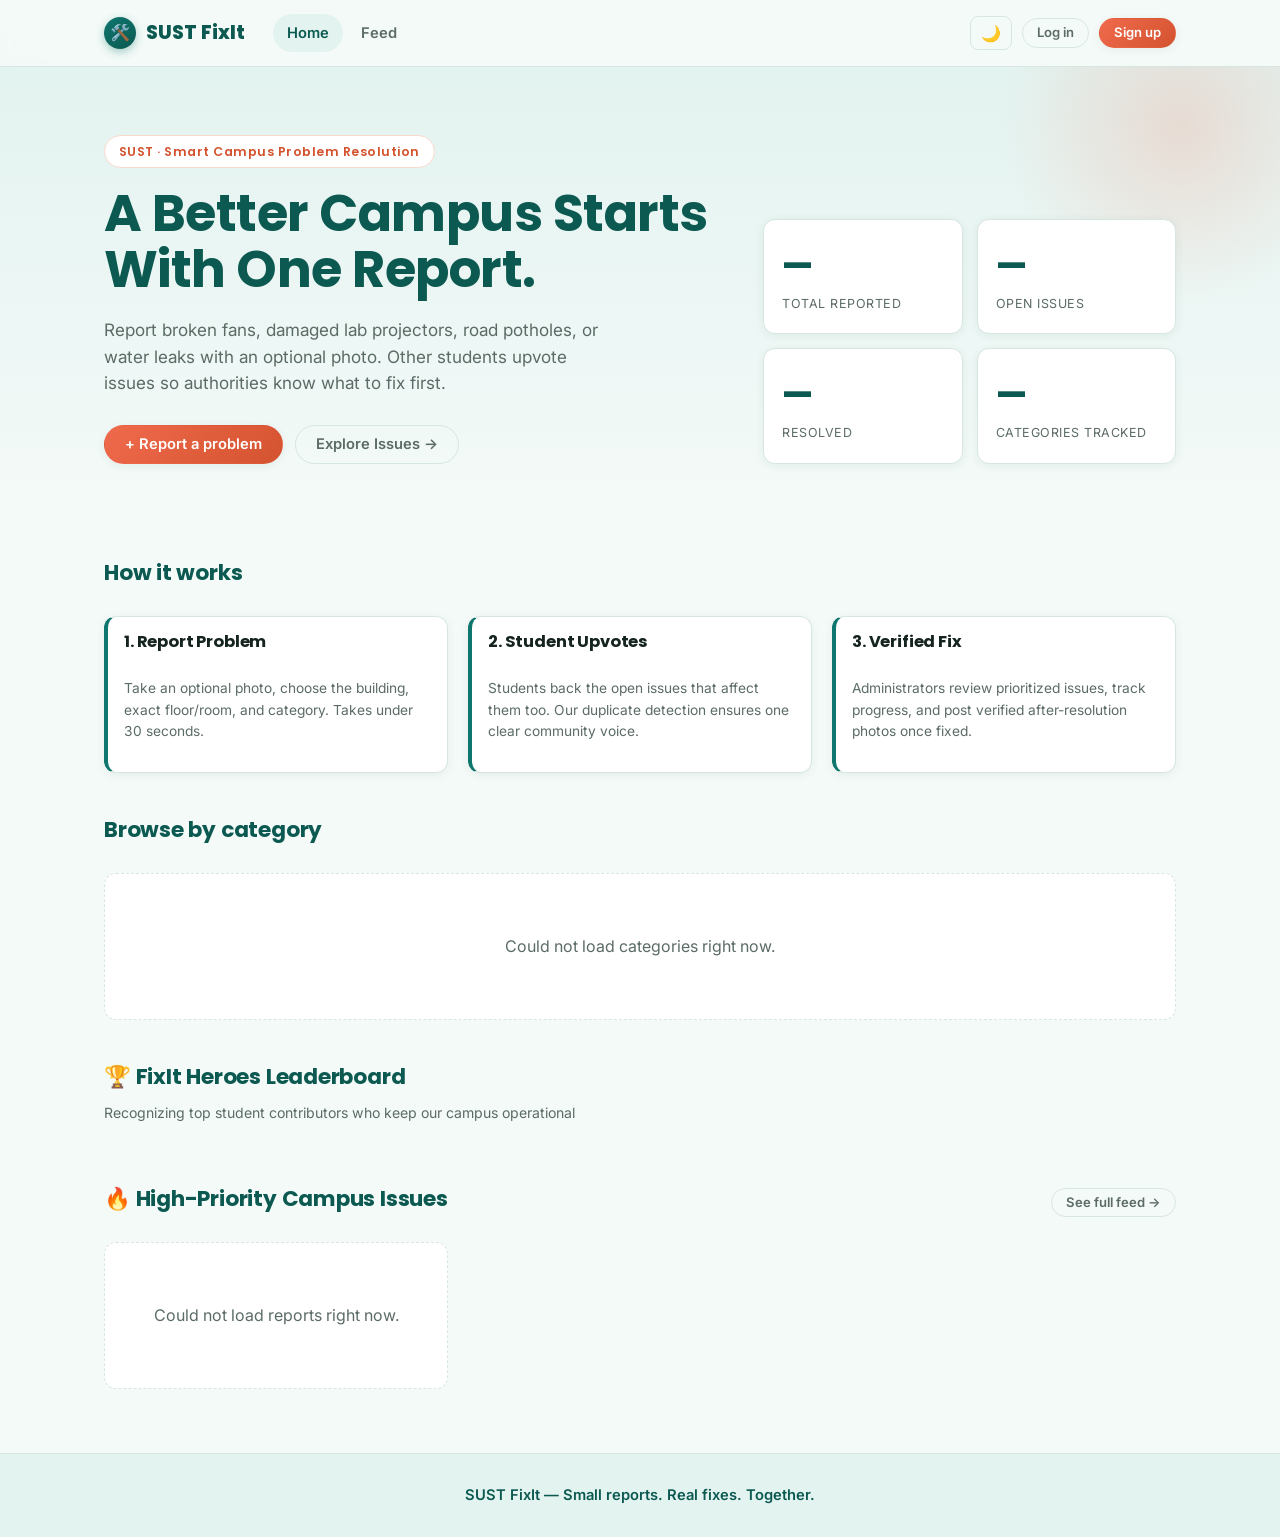
==== frontend/index.html @ 03e31d09 "Initial commit: SUST FixIt" ====
<!doctype html>
<html lang="en">
<head>
<meta charset="utf-8">
<meta name="viewport" content="width=device-width, initial-scale=1">
<title>SUST FixIt — Smart Campus Issue Management</title>
<link rel="stylesheet" href="css/style.css">
</head>
<body>
<header class="topbar"><div id="nav-slot"></div></header>

<section class="hero">
  <div class="wrap">
    <div>
      <span class="kicker">SUST · Smart Campus Problem Resolution</span>
      <h1>A Better Campus Starts With One Report.</h1>
      <p class="lede">Report broken fans, damaged lab projectors, road potholes, or water leaks with an optional photo. Other students upvote issues so authorities know what to fix first.</p>
      <div class="cta-row">
        <a href="report.html" class="btn btn-primary" id="cta-report">+ Report a problem</a>
        <a href="feed.html" class="btn btn-ghost">Explore Issues →</a>
      </div>
    </div>
    <div class="hero-stats" id="hero-stats">
      <div class="cell"><div class="n">—</div><div class="l">Total reported</div></div>
      <div class="cell"><div class="n">—</div><div class="l">Open issues</div></div>
      <div class="cell"><div class="n">—</div><div class="l">Resolved</div></div>
      <div class="cell"><div class="n">—</div><div class="l">Categories tracked</div></div>
    </div>
  </div>
</section>

<div class="wrap">
  <div class="section-head"><h2>How it works</h2></div>
  <div class="report-grid" style="grid-template-columns:repeat(3,1fr)">
    <div class="card"><div class="body">
      <h3>1. Report Problem</h3>
      <p class="desc">Take an optional photo, choose the building, exact floor/room, and category. Takes under 30 seconds.</p>
    </div></div>
    <div class="card"><div class="body">
      <h3>2. Student Upvotes</h3>
      <p class="desc">Students back the open issues that affect them too. Our duplicate detection ensures one clear community voice.</p>
    </div></div>
    <div class="card"><div class="body">
      <h3>3. Verified Fix</h3>
      <p class="desc">Administrators review prioritized issues, track progress, and post verified after-resolution photos once fixed.</p>
    </div></div>
  </div>

  <div class="section-head"><h2>Browse by category</h2></div>
  <div class="cat-grid" id="cat-grid"><p>Loading categories…</p></div>

  <!-- FixIt Hero Leaderboard -->
  <div class="section-head" style="margin-top:40px;">
    <div>
      <h2>🏆 FixIt Heroes Leaderboard</h2>
      <p style="margin:2px 0 0; color:var(--muted); font-size:0.88rem;">Recognizing top student contributors who keep our campus operational</p>
    </div>
  </div>
  <div class="heroes-grid" id="heroes-grid"></div>

  <div class="section-head" style="margin-top:40px;">
    <h2>🔥 High-Priority Campus Issues</h2>
    <a href="feed.html?sort=priority" class="btn btn-ghost btn-sm">See full feed →</a>
  </div>
  <div class="report-grid" id="recent-grid"></div>
</div>

<footer class="site"><div class="wrap">SUST FixIt — Small reports. Real fixes. Together.</div></footer>

<script src="js/api.js"></script>
<script src="js/feed-card.js"></script>
<script>
renderNav('index.html');

(async function(){
  const grid = document.getElementById('recent-grid');
  grid.innerHTML = renderSkeletons(3);

  try {
    const stats = await API.get('/api/stats');
    const cells = document.querySelectorAll('#hero-stats .n');
    const cats = Object.keys(stats.by_category).filter(c => stats.by_category[c] > 0).length;
    cells[0].textContent = stats.total;
    cells[1].textContent = stats.open;
    cells[2].textContent = stats.resolved;
    cells[3].textContent = cats;

    // Leaderboard
    const heroesWrap = document.getElementById('heroes-grid');
    if (stats.top_reporters && stats.top_reporters.length > 0) {
      heroesWrap.innerHTML = stats.top_reporters.map(h => `
        <div class="hero-card">
          <div class="hero-avatar">${escapeHtml(h.name.charAt(0))}</div>
          <div class="hero-name">${escapeHtml(h.name)}</div>
          <div class="hero-dept">${escapeHtml(h.department || 'SUST')} Department</div>
          <div class="hero-badge">${escapeHtml(h.badge)}</div>
          <div class="hero-pts">⭐ ${h.points} pts · ${h.reports} report${h.reports === 1 ? '' : 's'}</div>
        </div>
      `).join('');
    } else {
      heroesWrap.innerHTML = '<div class="empty">Be the first student to file a report and join the leaderboard!</div>';
    }
  } catch(e) { /* stats fallback */ }

  try {
    const { reports } = await API.get('/api/reports?limit=3&sort=priority');
    if (!reports.length) {
      grid.outerHTML = '<div class="empty">No problems reported yet — be the first to report one.</div>';
    } else {
      grid.innerHTML = reports.map(renderReportCard).join('');
      attachFeedHandlers(grid);
    }
  } catch(e) {
    grid.innerHTML = '<div class="empty">Could not load reports right now.</div>';
  }

  try {
    const [meta, stats] = await Promise.all([API.get('/api/meta'), API.get('/api/stats')]);
    const catGrid = document.getElementById('cat-grid');
    catGrid.innerHTML = meta.categories.map(c => {
      const m = categoryMeta(c);
      const count = stats.by_category[c] || 0;
      return `
        <a class="cat-tile" style="--cat-color:${m.color}" href="feed.html?category=${encodeURIComponent(c)}">
          <span class="ic">${m.icon}</span>
          <span class="name">${escapeHtml(c)}</span>
          <span class="count">${count} report${count === 1 ? '' : 's'}</span>
        </a>`;
    }).join('');
  } catch(e) {
    document.getElementById('cat-grid').innerHTML = '<div class="empty">Could not load categories right now.</div>';
  }
})();
</script>
</body>
</html>
---- frontend/css/style.css ----
/* ============================================================
   SUST FixIt — visual identity ("Campus Fresh")
   A warmer, rounder refresh: deep teal for trust and structure,
   a coral accent for action, and a soft mint-tinted paper
   background so the whole site feels alive rather than official
   paperwork. Category colour-coding is a first-class idea here —
   every report carries its category's colour and icon wherever
   it appears, so the feed reads at a glance before you read a
   single word.
   Typeface: Poppins for headings (round, friendly, modern) +
   Inter for body/UI text.
   ============================================================ */

@import url('https://fonts.googleapis.com/css2?family=Poppins:wght@500;600;700;800&family=Inter:wght@400;500;600;700&display=swap');

:root{
  --ink:        #15241f;
  --paper:      #f4faf8;
  --paper-2:    #e8f3ef;
  --line:       #d7e6e0;
  --muted:      #5b6b66;
  --teal:       #0f766e;
  --teal-deep:  #0b5950;
  --teal-pale:  #e3f3f0;
  --coral:      #ef6a4c;
  --coral-deep: #d4532f;
  --white:      #ffffff;

  /* status colours — distinct from category colours below */
  --st-reported: #e2583b;
  --st-verified: #2f6fed;
  --st-progress: #cf8a1a;
  --st-resolved: #1f9d6e;

  /* category colours + icons, mirrored in js/api.js CATEGORY_META */
  --cat-electrical: #d9a017;
  --cat-furniture:  #a9713f;
  --cat-plumbing:   #1f9ea0;
  --cat-infra:      #6f7680;
  --cat-clean:      #3fa772;

  --font-head: 'Poppins', 'Segoe UI', sans-serif;
  --font-body: 'Inter', 'Segoe UI', sans-serif;

  --radius: 12px;
  --radius-sm: 8px;
  --shadow: 0 2px 10px rgba(15,70,62,.07);
  --shadow-lift: 0 14px 28px rgba(15,70,62,.14);
}

*,*::before,*::after{ box-sizing:border-box; }
html{ scroll-behavior:smooth; }
body{
  margin:0;
  background:
    radial-gradient(900px 500px at 92% -8%, rgba(239,106,76,.07), transparent 60%),
    radial-gradient(900px 600px at -5% 10%, rgba(15,118,110,.08), transparent 55%),
    var(--paper);
  color:var(--ink);
  font-family:var(--font-body);
  font-size:16px;
  line-height:1.55;
  -webkit-font-smoothing:antialiased;
  min-height:100vh;
}
h1,h2,h3,h4{
  font-family:var(--font-head);
  margin:0 0 .4em;
  font-weight:700;
  letter-spacing:-0.01em;
  color:var(--ink);
}
a{ color:inherit; }
button{ font-family:inherit; }
img{ max-width:100%; display:block; }

.wrap{ max-width:1120px; margin:0 auto; padding:0 24px; }

/* ---------- topbar ---------- */
.topbar{
  position:sticky; top:0; z-index:40;
  background:rgba(244,250,248,.92); backdrop-filter:blur(8px);
  border-bottom:1px solid var(--line);
}
.topbar .wrap{
  display:flex; align-items:center; gap:28px;
  height:66px;
}
.brand{
  display:flex; align-items:center; gap:10px;
  font-family:var(--font-head); font-weight:800; font-size:1.18rem;
  text-decoration:none; white-space:nowrap; color:var(--teal-deep);
}
.brand .mark{
  width:32px; height:32px; border-radius:50%;
  background:linear-gradient(145deg, var(--teal), var(--teal-deep));
  display:flex; align-items:center; justify-content:center;
  font-size:16px; box-shadow:0 3px 8px rgba(15,118,110,.35);
}
.nav{ display:flex; gap:4px; flex:1; }
.nav a{
  text-decoration:none; font-weight:600; font-size:.92rem;
  color:var(--muted); padding:8px 14px; border-radius:20px;
  transition:background .12s ease, color .12s ease;
}
.nav a.active, .nav a:hover{ color:var(--teal-deep); background:var(--teal-pale); }
.nav-right{ display:flex; align-items:center; gap:10px; }
.user-chip{
  font-size:.85rem; color:var(--muted); padding:6px 10px;
}
.user-chip b{ color:var(--ink); }

/* ---------- buttons ---------- */
.btn{
  display:inline-flex; align-items:center; justify-content:center; gap:8px;
  border:1.5px solid transparent; border-radius:30px;
  background:var(--white); color:var(--ink);
  font-weight:600; font-size:.92rem; padding:11px 20px;
  cursor:pointer; text-decoration:none; line-height:1;
  transition:transform .1s ease, box-shadow .15s ease;
  box-shadow:var(--shadow);
}
.btn:hover{ transform:translateY(-1px); box-shadow:var(--shadow-lift); }
.btn:active{ transform:translateY(0); }
.btn:disabled{ opacity:.5; cursor:not-allowed; transform:none; box-shadow:none; }
.btn-primary{ background:linear-gradient(135deg, var(--coral), var(--coral-deep)); color:var(--white); }
.btn-amber{ background:linear-gradient(135deg, var(--coral), var(--coral-deep)); color:var(--white); }
.btn-danger{ background:var(--white); color:var(--st-reported); border-color:#f3cfc4; }
.btn-ghost{ background:transparent; border-color:var(--line); color:var(--muted); box-shadow:none; }
.btn-ghost:hover{ background:var(--white); }
.btn-sm{ padding:7px 14px; font-size:.82rem; }
.btn-block{ width:100%; }

/* ---------- hero ---------- */
.hero{
  position:relative; overflow:hidden;
  background:linear-gradient(180deg, var(--teal-pale) 0%, var(--paper) 100%);
  padding:68px 0 52px;
}
.hero::before{
  content:""; position:absolute; top:-120px; right:-80px; width:360px; height:360px;
  border-radius:50%; background:radial-gradient(circle, rgba(239,106,76,.18), transparent 70%);
}
.hero .wrap{ position:relative; display:grid; grid-template-columns:1.2fr .8fr; gap:40px; align-items:end; }
.hero h1{
  font-size:clamp(2.2rem, 4vw, 3.2rem);
  line-height:1.08; color:var(--teal-deep);
}
.hero .kicker{
  display:inline-block; font-family:var(--font-head); font-weight:600;
  font-size:.78rem; letter-spacing:.04em; color:var(--coral-deep);
  background:var(--white); border:1px solid #fbd9cc; border-radius:20px;
  padding:6px 14px; margin-bottom:18px;
}
.hero p.lede{ font-size:1.07rem; color:var(--muted); max-width:46ch; margin:14px 0 28px; }
.hero .cta-row{ display:flex; gap:12px; flex-wrap:wrap; }
.hero-stats{
  display:grid; grid-template-columns:1fr 1fr; gap:14px;
}
.hero-stats .cell{
  background:var(--white); border-radius:var(--radius); padding:20px 18px;
  box-shadow:var(--shadow); border:1px solid var(--line);
}
.hero-stats .cell .n{ font-family:var(--font-head); font-size:2.1rem; font-weight:800; color:var(--teal-deep); }
.hero-stats .cell .l{ font-size:.78rem; color:var(--muted); text-transform:uppercase; letter-spacing:.04em; margin-top:2px; }

@media (max-width:760px){
  .hero .wrap{ grid-template-columns:1fr; }
}

/* ---------- section headings ---------- */
.section-head{
  display:flex; align-items:center; justify-content:space-between; gap:16px;
  flex-wrap:wrap; margin:40px 0 18px;
}
.section-head h2{ font-size:1.35rem; color:var(--teal-deep); }

/* ---------- category browse (landing page) ---------- */
.cat-grid{
  display:grid; grid-template-columns:repeat(auto-fit, minmax(150px,1fr));
  gap:14px;
}
.cat-tile{
  display:flex; flex-direction:column; align-items:flex-start; gap:8px;
  background:var(--white); border:1px solid var(--line); border-radius:var(--radius);
  padding:18px 16px; text-decoration:none; color:var(--ink);
  border-top:4px solid var(--cat-color, var(--teal));
  box-shadow:var(--shadow); transition:transform .12s ease, box-shadow .12s ease;
}
.cat-tile:hover{ transform:translateY(-3px); box-shadow:var(--shadow-lift); }
.cat-tile .ic{ font-size:1.6rem; }
.cat-tile .name{ font-weight:700; font-size:.95rem; }
.cat-tile .count{ font-size:.78rem; color:var(--muted); }

/* ---------- category pills (feed quick filter) ---------- */
.cat-pills{ display:flex; gap:8px; flex-wrap:wrap; margin-bottom:18px; }
.cat-pill{
  display:inline-flex; align-items:center; gap:6px;
  border:1.5px solid var(--line); border-radius:30px; background:var(--white);
  padding:7px 14px; font-size:.85rem; font-weight:600; color:var(--muted);
  cursor:pointer; text-decoration:none; transition:all .12s ease;
}
.cat-pill .ic{ font-size:1em; }
.cat-pill:hover{ border-color:var(--cat-color, var(--teal)); color:var(--ink); }
.cat-pill.active{
  background:var(--cat-color, var(--teal)); border-color:var(--cat-color, var(--teal)); color:var(--white);
}

/* ---------- filter bar ---------- */
.filters{
  display:flex; gap:10px; flex-wrap:wrap; align-items:center;
  padding:14px 16px; border-radius:var(--radius);
  background:var(--white); border:1px solid var(--line);
  margin-bottom:22px; box-shadow:var(--shadow);
}
.filters select, .filters input[type=text]{
  border:1.5px solid var(--line); border-radius:var(--radius-sm);
  padding:8px 10px; font-size:.86rem; background:var(--paper); color:var(--ink);
}
.filters input[type=text]{ min-width:200px; flex:1; }
.filters .spacer{ flex:1; }

/* ---------- report cards ---------- */
.report-grid{
  display:grid; grid-template-columns:repeat(auto-fill, minmax(280px,1fr));
  gap:20px;
}
.card{
  background:var(--white); border:1px solid var(--line); border-radius:var(--radius);
  overflow:hidden; display:flex; flex-direction:column;
  box-shadow:var(--shadow);
  border-left:4px solid var(--cat-color, var(--teal));
  transition:transform .15s ease, box-shadow .15s ease;
}
.card:hover{ transform:translateY(-3px); box-shadow:var(--shadow-lift); }
.card .thumb{
  aspect-ratio:16/10; background:var(--paper-2) center/cover no-repeat;
  position:relative;
}
.card .thumb.thumb-empty{
  display:flex; align-items:center; justify-content:center;
  background:linear-gradient(145deg, var(--cat-color-pale, var(--teal-pale)), var(--paper-2));
}
.thumb-empty-inner{
  display:flex; flex-direction:column; align-items:center; gap:6px;
  color:var(--muted); font-size:.78rem; font-weight:600;
}
.thumb-empty-inner .ic{ font-size:2.1rem; line-height:1; }
.card .thumb .status-tag{
  position:absolute; top:10px; left:10px;
  font-family:var(--font-head); font-size:.68rem; font-weight:700;
  text-transform:uppercase; letter-spacing:.03em;
  padding:5px 11px; border-radius:20px;
  background:var(--white); box-shadow:0 1px 4px rgba(0,0,0,.12);
}
.card .body{ padding:14px 16px 16px; display:flex; flex-direction:column; gap:6px; flex:1; }
.card h3{ font-size:1.02rem; line-height:1.3; }
.card .meta{
  font-size:.8rem; color:var(--muted); display:flex; gap:6px; flex-wrap:wrap; align-items:center;
}
.card .meta .cat-chip{
  display:inline-flex; align-items:center; gap:4px; font-weight:700; color:var(--cat-color, var(--teal));
}
.card .meta .dot::before{ content:"•"; margin:0 4px; opacity:.6; }
.card .desc{ font-size:.86rem; color:var(--muted); flex:1; }
.card .foot{
  display:flex; align-items:center; justify-content:space-between; gap:10px;
  margin-top:8px; padding-top:10px; border-top:1px dashed var(--line);
}
.upvote-btn{
  display:flex; align-items:center; gap:6px;
  border:1.5px solid var(--line); border-radius:20px; background:var(--white);
  padding:6px 13px; font-weight:700; font-size:.85rem; cursor:pointer;
  color:var(--ink); transition:all .12s ease;
}
.upvote-btn .tri{ font-size:.75em; color:var(--teal); }
.upvote-btn.voted{ background:var(--coral); border-color:var(--coral); color:var(--white); }
.upvote-btn.voted .tri{ color:var(--white); }
.upvote-btn:disabled{ opacity:.55; cursor:not-allowed; }

/* status colours (shared) */
.status-reported     { color:var(--st-reported); }
.status-verified      { color:var(--st-verified); }
.status-in_progress   { color:var(--st-progress); }
.status-resolved      { color:var(--st-resolved); }
.tag-reported     { color:var(--st-reported); }
.tag-verified     { color:var(--st-verified); }
.tag-in_progress  { color:var(--st-progress); }
.tag-resolved     { color:var(--st-resolved); }

/* ---------- empty state ---------- */
.empty{
  text-align:center; padding:60px 20px; color:var(--muted);
  border:1.5px dashed var(--line); border-radius:var(--radius); background:var(--white);
}

/* ---------- forms ---------- */
.panel{
  background:var(--white); border:1px solid var(--line); border-radius:var(--radius);
  padding:30px; max-width:520px; margin:0 auto; box-shadow:var(--shadow);
}
.panel.wide{ max-width:720px; }
.field{ margin-bottom:16px; }
.field label{ display:block; font-weight:600; font-size:.86rem; margin-bottom:6px; }
.field .hint{ font-size:.78rem; color:var(--muted); margin-top:4px; }
.field input[type=text], .field input[type=email], .field input[type=password],
.field textarea, .field select{
  width:100%; border:1.5px solid var(--line); border-radius:var(--radius-sm);
  padding:10px 12px; font-size:.94rem; background:var(--white); color:var(--ink);
  font-family:inherit;
}
.field input:focus, .field textarea:focus, .field select:focus{
  outline:2px solid var(--teal); outline-offset:1px; border-color:var(--teal);
}
.field textarea{ resize:vertical; min-height:100px; }
.grid-2{ display:grid; grid-template-columns:1fr 1fr; gap:14px; }
@media (max-width:560px){ .grid-2{ grid-template-columns:1fr; } }

.dropzone{
  border:2px dashed var(--line); border-radius:var(--radius);
  padding:22px; text-align:center; cursor:pointer; background:var(--paper);
}
.dropzone.has-file{ border-style:solid; border-color:var(--teal); background:var(--teal-pale); }
.dropzone img{ max-height:180px; margin:0 auto 10px; border:1px solid var(--line); border-radius:var(--radius-sm); }
.dropzone .cta{ font-weight:600; color:var(--teal-deep); }
.dropzone input{ display:none; }

.checkline{ display:flex; align-items:center; gap:8px; font-size:.88rem; }

.alert{
  border:1.5px solid transparent; border-radius:var(--radius-sm);
  padding:11px 15px; font-size:.88rem; margin-bottom:16px;
}
.alert-error{ background:#fdeae4; border-color:#f6c3ae; color:var(--coral-deep); }
.alert-ok{ background:#e3f6ec; border-color:#a9e2c4; color:var(--st-resolved); }
.alert-info{ background:var(--teal-pale); color:var(--teal-deep); }

.similar-box{
  border:1.5px dashed var(--coral); border-radius:var(--radius);
  background:#fef4ef; padding:14px 16px; margin-bottom:16px; font-size:.86rem;
}
.similar-box .row{ display:flex; justify-content:space-between; align-items:center; gap:10px; padding:7px 0; }
.similar-box .row + .row{ border-top:1px solid #f6ddcd; }

/* ---------- dashboard/timeline ---------- */
.timeline{ display:flex; gap:0; margin:12px 0; }
.timeline .step{
  flex:1; text-align:center; font-size:.72rem; font-weight:700; text-transform:uppercase;
  letter-spacing:.03em; color:var(--line); position:relative; padding-top:20px;
}
.timeline .step::before{
  content:""; position:absolute; top:5px; left:50%; transform:translateX(-50%);
  width:11px; height:11px; border-radius:50%; background:var(--white); border:2px solid var(--line);
}
.timeline .step.done{ color:var(--teal-deep); }
.timeline .step.done::before{ background:var(--teal); border-color:var(--teal); }
.timeline .step::after{
  content:""; position:absolute; top:10px; left:calc(50% + 8px); right:calc(-50% + 8px);
  height:2px; background:var(--line);
}
.timeline .step:last-child::after{ display:none; }
.timeline .step.done::after{ background:var(--teal); }

/* ---------- admin table ---------- */
.table-wrap{ overflow-x:auto; border:1px solid var(--line); border-radius:var(--radius); background:var(--white); box-shadow:var(--shadow); }
table{ width:100%; border-collapse:collapse; font-size:.88rem; background:var(--white); }
th,td{ text-align:left; padding:11px 14px; border-bottom:1px solid var(--line); white-space:nowrap; }
th{ font-family:var(--font-head); font-size:.72rem; text-transform:uppercase; letter-spacing:.03em; color:var(--muted); background:var(--paper-2); }
tr:last-child td{ border-bottom:none; }
td.title-cell{ white-space:normal; max-width:260px; font-weight:600; }
.cat-chip-sm{ display:inline-flex; align-items:center; gap:5px; font-weight:600; color:var(--cat-color, var(--teal)); }
.kpis{ display:grid; grid-template-columns:repeat(auto-fit,minmax(140px,1fr)); gap:14px; margin-bottom:26px; }
.kpis .cell{ background:var(--white); border:1px solid var(--line); border-radius:var(--radius); padding:18px; box-shadow:var(--shadow); }
.kpis .n{ font-family:var(--font-head); font-size:1.8rem; font-weight:800; color:var(--teal-deep); }
.kpis .l{ font-size:.75rem; color:var(--muted); text-transform:uppercase; }

footer.site{
  margin-top:64px; padding:30px 0; border-top:1px solid var(--line);
  color:var(--teal-deep); font-size:.92rem; font-weight:600; text-align:center;
  background:var(--teal-pale);
}

.center-page{ padding:56px 0 80px; }
.page-title{ text-align:center; margin-bottom:26px; color:var(--teal-deep); }
.small-link{ font-size:.85rem; text-align:center; margin-top:14px; color:var(--muted); }
.small-link a{ font-weight:600; text-decoration:underline; color:var(--teal); }

.modal-backdrop{
  position:fixed; inset:0; background:rgba(21,36,31,.5); z-index:100;
  display:flex; align-items:center; justify-content:center; padding:20px;
}
.modal{ background:var(--white); border:1px solid var(--line); border-radius:var(--radius); padding:26px; max-width:480px; width:100%; box-shadow:var(--shadow-lift); }
.hidden{ display:none !important; }

/* ---------- Toast notifications ---------- */
.toast-container{
  position:fixed; bottom:24px; right:24px; z-index:999;
  display:flex; flex-direction:column; gap:10px; pointer-events:none;
}
.toast{
  background:var(--ink); color:var(--white); border-radius:var(--radius-sm);
  padding:12px 18px; font-size:.9rem; font-weight:500;
  box-shadow:var(--shadow-lift); display:flex; align-items:center; gap:10px;
  transform:translateY(20px); opacity:0; transition:all .25s cubic-bezier(.16,1,.3,1);
  pointer-events:auto; max-width:360px;
}
.toast.show{ transform:translateY(0); opacity:1; }
.toast-success{ background:#105c54; border-left:4px solid #1f9d6e; }
.toast-error{ background:#471913; border-left:4px solid var(--coral); }
.toast-info{ background:#1c2d28; border-left:4px solid var(--teal); }
.toast-ic{ font-weight:700; font-size:1.05rem; }

/* ---------- Large Issue Details Modal ---------- */
.modal.modal-lg{
  max-width:720px; width:100%; max-height:90vh; overflow-y:auto;
  border-top:4px solid var(--cat-color, var(--teal));
}
.modal-head{ display:flex; justify-content:space-between; align-items:center; }
.modal-close{ font-size:1.2rem; cursor:pointer; line-height:1; }

.modal-timeline{
  background:var(--paper); border:1px solid var(--line); border-radius:var(--radius-sm);
  padding:12px 16px; margin:16px 0 20px;
}

/* ---------- Before & After Grid ---------- */
.before-after-grid{
  display:grid; grid-template-columns:1fr 1fr; gap:14px; margin:16px 0;
}
@media (max-width: 600px){
  .before-after-grid{ grid-template-columns:1fr; }
}
.before-after-card{
  background:var(--paper); border:1px solid var(--line); border-radius:var(--radius-sm);
  overflow:hidden; display:flex; flex-direction:column;
}
.ba-label{
  font-size:.78rem; font-weight:700; text-transform:uppercase; letter-spacing:.04em;
  padding:8px 12px; border-bottom:1px solid var(--line);
}
.label-before{ background:#fff3ed; color:var(--coral-deep); border-bottom-color:#fbd8c7; }
.label-after{ background:#e5f7ee; color:#137952; border-bottom-color:#bfe9d2; }
.ba-view{
  height:190px; background:#eef4f1; display:flex; align-items:center; justify-content:center;
  overflow:hidden;
}
.ba-img{
  width:100%; height:100%; object-fit:cover; display:block;
}
.ba-placeholder{
  display:flex; flex-direction:column; align-items:center; justify-content:center;
  gap:8px; padding:20px; text-align:center; color:var(--muted); font-size:.82rem;
}
.ba-placeholder .ic{ font-size:1.8rem; opacity:.75; }
.ba-placeholder.pending{ background:#fdfaf3; color:#9c6f19; }

#remove-photo-btn{ cursor:pointer; }

/* ---------- Dark Theme ---------- */
[data-theme="dark"] {
  --ink:        #e2e8f0;
  --paper:      #0f172a;
  --paper-2:    #1e293b;
  --line:       #334155;
  --muted:      #94a3b8;
  --teal:       #14b8a6;
  --teal-deep:  #2dd4bf;
  --teal-pale:  #132e2b;
  --coral:      #f87171;
  --coral-deep: #ef4444;
  --white:      #1e293b;
  --shadow: 0 4px 14px rgba(0,0,0,.35);
  --shadow-lift: 0 16px 32px rgba(0,0,0,.45);
}
[data-theme="dark"] body {
  background:
    radial-gradient(900px 500px at 92% -8%, rgba(248,113,113,.06), transparent 60%),
    radial-gradient(900px 600px at -5% 10%, rgba(20,184,166,.07), transparent 55%),
    #0b1120;
}
[data-theme="dark"] .topbar { background: rgba(15,23,42,.92); }
[data-theme="dark"] .card,
[data-theme="dark"] .panel,
[data-theme="dark"] .modal,
[data-theme="dark"] .kpis .cell,
[data-theme="dark"] table,
[data-theme="dark"] .campus-map-box,
[data-theme="dark"] .hero-card {
  background: #1e293b; color: #e2e8f0; border-color: #334155;
}
[data-theme="dark"] th { background: #0f172a; color: #94a3b8; }
[data-theme="dark"] .similar-box { background: #2a1515; border-color: #ef4444; color: #fca5a5; }
[data-theme="dark"] .similar-box .row + .row { border-color: #451a1a; }
[data-theme="dark"] .modal-timeline { background: #0f172a; border-color: #334155; }
[data-theme="dark"] .zone-pill { background: #0f172a; border-color: #334155; }
[data-theme="dark"] .zone-pill.active { background: #132e2b; border-color: #14b8a6; }
[data-theme="dark"] .zone-title { color: #e2e8f0; }

/* ---------- Badges & Tags ---------- */
.badge-priority {
  display: inline-flex; align-items: center; gap: 4px;
  font-size: 0.74rem; font-weight: 700; padding: 2px 8px; border-radius: 999px;
  white-space: nowrap;
}
.pri-high { background: #fff1f2; color: #be123c; border: 1px solid #fecdd3; }
.pri-med { background: #fffbeb; color: #b45309; border: 1px solid #fde68a; }
.pri-normal { background: #f0fdf4; color: #15803d; border: 1px solid #bbf7d0; }

.badge-severity {
  display: inline-flex; align-items: center; gap: 4px;
  font-size: 0.7rem; font-weight: 800; text-transform: uppercase; letter-spacing: 0.05em;
  padding: 2px 7px; border-radius: 4px; white-space: nowrap;
}
.sev-critical {
  background: #dc2626; color: #fff; animation: pulseGlow 1.5s infinite;
}
@keyframes pulseGlow {
  0%, 100% { box-shadow: 0 0 0 0 rgba(220, 38, 38, 0.5); }
  50% { box-shadow: 0 0 0 6px rgba(220, 38, 38, 0); }
}
.sev-high { background: #f97316; color: #fff; }
.sev-medium { background: #e2e8f0; color: #475569; }

.asset-tag {
  font-family: monospace; font-size: 0.72rem; font-weight: 700; color: var(--muted);
  background: var(--paper-2); padding: 2px 6px; border-radius: 4px; border: 1px solid var(--line);
}

.sla-badge {
  display: inline-flex; align-items: center; gap: 4px; font-size: 0.72rem; font-weight: 600;
  color: #b45309; background: #fef3c7; border: 1px solid #fcd34d; padding: 2px 8px; border-radius: 999px;
}
.sla-badge.breached {
  color: #b91c1c; background: #fee2e2; border-color: #fca5a5; font-weight: 700;
}

/* ---------- Shimmer Loading Skeletons ---------- */
.skeleton-card {
  background: var(--white); border: 1px solid var(--line); border-radius: var(--radius);
  overflow: hidden; box-shadow: var(--shadow);
}
.skeleton-thumb {
  height: 180px; width: 100%;
  background: linear-gradient(90deg, var(--paper-2) 25%, var(--line) 50%, var(--paper-2) 75%);
  background-size: 200% 100%;
  animation: shimmer 1.5s infinite;
}
.skeleton-body { padding: 18px; display: flex; flex-direction: column; gap: 10px; }
.skeleton-line {
  height: 14px; border-radius: 4px;
  background: linear-gradient(90deg, var(--paper-2) 25%, var(--line) 50%, var(--paper-2) 75%);
  background-size: 200% 100%;
  animation: shimmer 1.5s infinite;
}
@keyframes shimmer {
  0% { background-position: 200% 0; }
  100% { background-position: -200% 0; }
}

/* ---------- FixIt Heroes Leaderboard ---------- */
.heroes-grid {
  display: grid; grid-template-columns: repeat(auto-fit, minmax(210px, 1fr)); gap: 16px; margin: 18px 0;
}
.hero-card {
  background: var(--white); border: 1px solid var(--line); border-radius: var(--radius);
  padding: 20px; text-align: center; box-shadow: var(--shadow); transition: transform .2s ease;
}
.hero-card:hover { transform: translateY(-4px); box-shadow: var(--shadow-lift); }
.hero-avatar {
  width: 52px; height: 52px; border-radius: 50%; margin: 0 auto 10px;
  background: linear-gradient(135deg, var(--teal), var(--teal-deep));
  color: #fff; font-size: 1.3rem; font-weight: 800; display: flex; align-items: center; justify-content: center;
}
.hero-name { font-weight: 700; font-size: 1.05rem; margin-bottom: 2px; }
.hero-dept { font-size: 0.8rem; color: var(--muted); margin-bottom: 8px; }
.hero-badge {
  display: inline-block; font-size: 0.75rem; font-weight: 700; padding: 2px 8px;
  border-radius: 999px; background: var(--teal-pale); color: var(--teal-deep);
}
.hero-pts { font-size: 0.88rem; font-weight: 700; margin-top: 10px; color: var(--coral-deep); }

/* ---------- Campus Map / Zone Selector ---------- */
.campus-map-box {
  background: var(--white); border: 1px solid var(--line); border-radius: var(--radius);
  padding: 22px; margin: 24px 0; box-shadow: var(--shadow);
}
.campus-zones {
  display: grid; grid-template-columns: repeat(auto-fill, minmax(170px, 1fr)); gap: 12px; margin-top: 14px;
}
.zone-pill {
  background: var(--paper-2); border: 1px solid var(--line); border-radius: var(--radius-sm);
  padding: 12px 14px; cursor: pointer; transition: all .2s; display: flex; flex-direction: column; gap: 4px;
}
.zone-pill:hover, .zone-pill.active {
  background: var(--teal-pale); border-color: var(--teal); transform: translateY(-2px);
}
.zone-title { font-weight: 600; font-size: 0.88rem; color: var(--ink); }
.zone-count { font-size: 0.76rem; color: var(--muted); display: flex; align-items: center; gap: 6px; }
.zone-dot { width: 8px; height: 8px; border-radius: 50%; background: var(--st-reported); }
.zone-dot.low { background: var(--st-resolved); }

/* ---------- Theme Switcher Button ---------- */
.theme-btn {
  background: transparent; border: 1px solid var(--line); border-radius: var(--radius-sm);
  padding: 6px 10px; cursor: pointer; font-size: 1rem; color: var(--ink); display: flex; align-items: center;
}
.theme-btn:hover { background: var(--paper-2); }
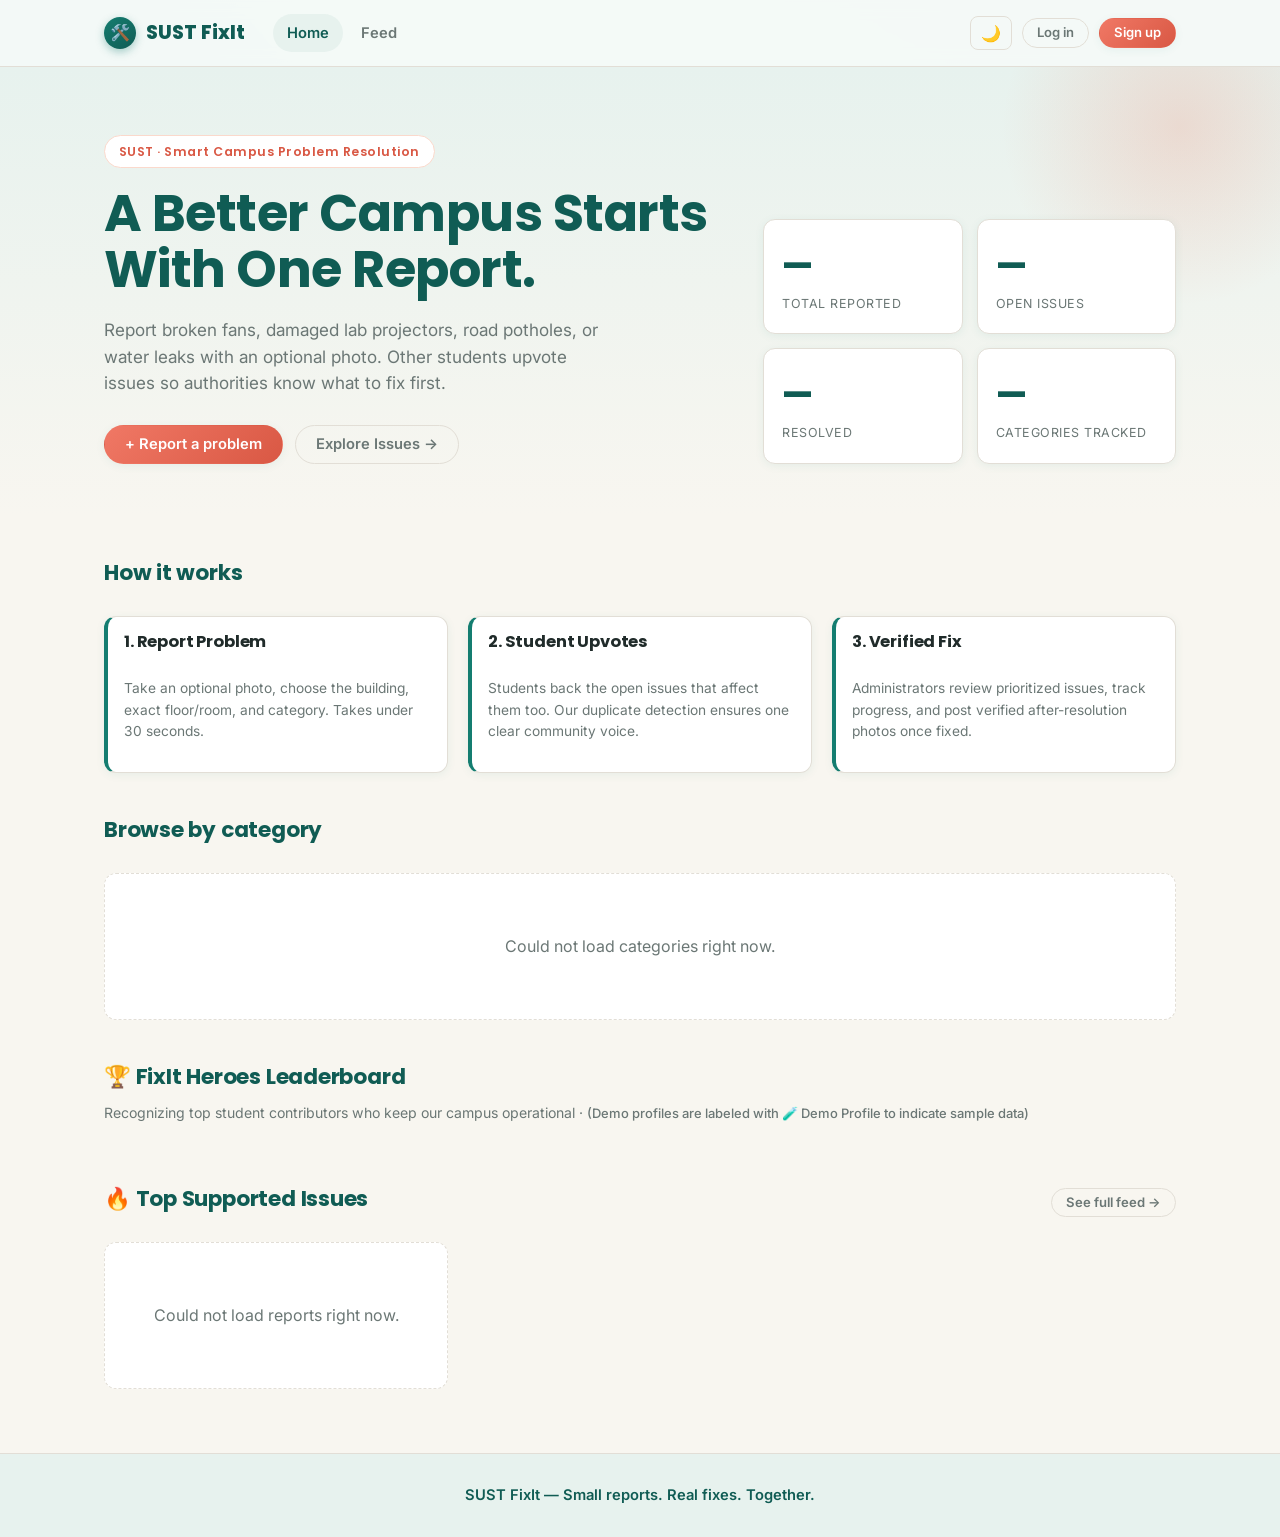
==== commit 0e551911: "Improve SUST FixIt reports, UI, and demo data" ====
--- a/frontend/index.html
+++ b/frontend/index.html
@@ -53,14 +53,17 @@
   <div class="section-head" style="margin-top:40px;">
     <div>
       <h2>🏆 FixIt Heroes Leaderboard</h2>
-      <p style="margin:2px 0 0; color:var(--muted); font-size:0.88rem;">Recognizing top student contributors who keep our campus operational</p>
+      <p style="margin:2px 0 0; color:var(--muted); font-size:0.88rem;">
+        Recognizing top student contributors who keep our campus operational · 
+        <span style="font-size:0.81rem; color:var(--muted); font-weight:500;">(Demo profiles are labeled with 🧪 Demo Profile to indicate sample data)</span>
+      </p>
     </div>
   </div>
   <div class="heroes-grid" id="heroes-grid"></div>
 
   <div class="section-head" style="margin-top:40px;">
-    <h2>🔥 High-Priority Campus Issues</h2>
-    <a href="feed.html?sort=priority" class="btn btn-ghost btn-sm">See full feed →</a>
+    <h2>🔥 Top Supported Issues</h2>
+    <a href="feed.html?sort=upvotes" class="btn btn-ghost btn-sm">See full feed →</a>
   </div>
   <div class="report-grid" id="recent-grid"></div>
 </div>
@@ -88,22 +91,29 @@
     // Leaderboard
     const heroesWrap = document.getElementById('heroes-grid');
     if (stats.top_reporters && stats.top_reporters.length > 0) {
-      heroesWrap.innerHTML = stats.top_reporters.map(h => `
-        <div class="hero-card">
-          <div class="hero-avatar">${escapeHtml(h.name.charAt(0))}</div>
-          <div class="hero-name">${escapeHtml(h.name)}</div>
-          <div class="hero-dept">${escapeHtml(h.department || 'SUST')} Department</div>
-          <div class="hero-badge">${escapeHtml(h.badge)}</div>
-          <div class="hero-pts">⭐ ${h.points} pts · ${h.reports} report${h.reports === 1 ? '' : 's'}</div>
-        </div>
-      `).join('');
+      heroesWrap.innerHTML = stats.top_reporters.map(h => {
+        const accountBadge = h.is_demo
+          ? '<span class="account-tag tag-demo" title="Sample demonstration profile">🧪 Demo Profile</span>'
+          : '<span class="account-tag tag-registered" title="Registered student account">🎓 Registered Student</span>';
+        return `
+          <div class="hero-card">
+            <div class="hero-avatar">${escapeHtml(h.name.charAt(0))}</div>
+            <div class="hero-name">${escapeHtml(h.name)}</div>
+            <div class="hero-dept">${escapeHtml(h.department || 'SUST')} Department</div>
+            <div style="display:flex; justify-content:center; gap:6px; flex-wrap:wrap; margin-bottom:8px;">
+              <span class="hero-badge">${escapeHtml(h.badge)}</span>
+              ${accountBadge}
+            </div>
+            <div class="hero-pts">⭐ ${h.points} pts · ${h.reports} report${h.reports === 1 ? '' : 's'}</div>
+          </div>`;
+      }).join('');
     } else {
       heroesWrap.innerHTML = '<div class="empty">Be the first student to file a report and join the leaderboard!</div>';
     }
   } catch(e) { /* stats fallback */ }
 
   try {
-    const { reports } = await API.get('/api/reports?limit=3&sort=priority');
+    const { reports } = await API.get('/api/reports?limit=3&sort=upvotes');
     if (!reports.length) {
       grid.outerHTML = '<div class="empty">No problems reported yet — be the first to report one.</div>';
     } else {
--- a/frontend/css/style.css
+++ b/frontend/css/style.css
@@ -14,38 +14,41 @@
 @import url('https://fonts.googleapis.com/css2?family=Poppins:wght@500;600;700;800&family=Inter:wght@400;500;600;700&display=swap');
 
 :root{
-  --ink:        #15241f;
-  --paper:      #f4faf8;
-  --paper-2:    #e8f3ef;
-  --line:       #d7e6e0;
-  --muted:      #5b6b66;
-  --teal:       #0f766e;
-  --teal-deep:  #0b5950;
-  --teal-pale:  #e3f3f0;
-  --coral:      #ef6a4c;
-  --coral-deep: #d4532f;
+  --ink:        #202B2A;
+  --paper:      #F8F6F0;
+  --paper-2:    #E7F2EE;
+  --line:       #e2ded6;
+  --muted:      #6B7775;
+  --teal:       #147D70;
+  --teal-deep:  #105C54;
+  --teal-pale:  #E7F2EE;
+  --coral:      #F07865;
+  --coral-deep: #d95844;
   --white:      #ffffff;
 
   /* status colours — distinct from category colours below */
   --st-reported: #e2583b;
-  --st-verified: #2f6fed;
-  --st-progress: #cf8a1a;
-  --st-resolved: #1f9d6e;
+  --st-verified: #2563eb;
+  --st-progress: #d97706;
+  --st-resolved: #16a34a;
 
   /* category colours + icons, mirrored in js/api.js CATEGORY_META */
-  --cat-electrical: #d9a017;
-  --cat-furniture:  #a9713f;
-  --cat-plumbing:   #1f9ea0;
-  --cat-infra:      #6f7680;
-  --cat-clean:      #3fa772;
+  --cat-electrical: #d97706;
+  --cat-food:       #e05d44;
+  --cat-wifi:       #2563eb;
+  --cat-plumbing:   #0d9488;
+  --cat-infra:      #64748b;
+  --cat-furniture:  #a16207;
+  --cat-clean:      #16a34a;
+  --cat-other:      #7c3aed;
 
   --font-head: 'Poppins', 'Segoe UI', sans-serif;
   --font-body: 'Inter', 'Segoe UI', sans-serif;
 
   --radius: 12px;
   --radius-sm: 8px;
-  --shadow: 0 2px 10px rgba(15,70,62,.07);
-  --shadow-lift: 0 14px 28px rgba(15,70,62,.14);
+  --shadow: 0 2px 10px rgba(20,125,112,.07);
+  --shadow-lift: 0 14px 28px rgba(20,125,112,.14);
 }
 
 *,*::before,*::after{ box-sizing:border-box; }
@@ -325,6 +328,17 @@
 .dropzone .cta{ font-weight:600; color:var(--teal-deep); }
 .dropzone input{ display:none; }
 
+.context-box{
+  background:var(--paper-2); border:1px solid var(--line);
+  border-left:3.5px solid var(--teal); border-radius:var(--radius-sm);
+  padding:14px; margin-bottom:16px; display:flex; flex-direction:column; gap:10px;
+}
+.context-box.hidden{ display:none !important; }
+.context-box h4{
+  margin:0; font-size:0.88rem; font-weight:700; color:var(--teal-deep);
+  display:flex; align-items:center; gap:6px;
+}
+
 .checkline{ display:flex; align-items:center; gap:8px; font-size:.88rem; }
 
 .alert{
@@ -425,36 +439,98 @@
 
 /* ---------- Before & After Grid ---------- */
 .before-after-grid{
-  display:grid; grid-template-columns:1fr 1fr; gap:14px; margin:16px 0;
+  display:grid; grid-template-columns:1fr 1fr; gap:16px; margin:18px 0;
 }
 @media (max-width: 600px){
   .before-after-grid{ grid-template-columns:1fr; }
 }
 .before-after-card{
-  background:var(--paper); border:1px solid var(--line); border-radius:var(--radius-sm);
-  overflow:hidden; display:flex; flex-direction:column;
+  background:var(--white); border:1.5px solid var(--line); border-radius:var(--radius);
+  overflow:hidden; display:flex; flex-direction:column; box-shadow:var(--shadow);
 }
 .ba-label{
   font-size:.78rem; font-weight:700; text-transform:uppercase; letter-spacing:.04em;
-  padding:8px 12px; border-bottom:1px solid var(--line);
-}
-.label-before{ background:#fff3ed; color:var(--coral-deep); border-bottom-color:#fbd8c7; }
-.label-after{ background:#e5f7ee; color:#137952; border-bottom-color:#bfe9d2; }
+  padding:10px 14px; border-bottom:1.5px solid var(--line); display:flex; align-items:center; gap:6px;
+}
+.label-before{ background:#fff5f2; color:var(--coral-deep); border-bottom-color:#fbd8c7; }
+.label-after{ background:#eaf7f2; color:#105c54; border-bottom-color:#c2e7d9; }
 .ba-view{
-  height:190px; background:#eef4f1; display:flex; align-items:center; justify-content:center;
-  overflow:hidden;
+  height:210px; background:var(--paper-2); display:flex; align-items:center; justify-content:center;
+  overflow:hidden; width:100%; position:relative;
 }
 .ba-img{
   width:100%; height:100%; object-fit:cover; display:block;
 }
 .ba-placeholder{
-  display:flex; flex-direction:column; align-items:center; justify-content:center;
-  gap:8px; padding:20px; text-align:center; color:var(--muted); font-size:.82rem;
-}
-.ba-placeholder .ic{ font-size:1.8rem; opacity:.75; }
-.ba-placeholder.pending{ background:#fdfaf3; color:#9c6f19; }
+  width:100%; height:100%; display:flex; flex-direction:column; align-items:center; justify-content:center;
+  gap:10px; padding:24px; text-align:center; color:var(--muted); font-size:.85rem; font-weight:500;
+  background:transparent; box-sizing:border-box;
+}
+.ba-placeholder .ic{
+  font-size:2.2rem; line-height:1; display:flex; align-items:center; justify-content:center;
+}
+.ba-placeholder .ba-text{
+  max-width:220px; line-height:1.4;
+}
 
 #remove-photo-btn{ cursor:pointer; }
+
+/* Modal Action Buttons */
+.modal-upvote-btn {
+  background: #147D70 !important;
+  color: #ffffff !important;
+  border: 1.5px solid #147D70 !important;
+  border-radius: 30px !important;
+  padding: 10px 22px !important;
+  font-size: 0.92rem !important;
+  font-weight: 700 !important;
+  display: inline-flex !important;
+  align-items: center !important;
+  gap: 8px !important;
+  cursor: pointer !important;
+  box-shadow: 0 3px 10px rgba(20, 125, 112, 0.25) !important;
+  transition: all 0.15s ease !important;
+}
+.modal-upvote-btn:hover {
+  background: #105C54 !important;
+  border-color: #105C54 !important;
+  transform: translateY(-1px) !important;
+  box-shadow: 0 6px 16px rgba(20, 125, 112, 0.35) !important;
+}
+.modal-upvote-btn .tri,
+.modal-upvote-btn .count {
+  color: #ffffff !important;
+}
+.modal-upvote-btn.voted {
+  background: #105C54 !important;
+  border-color: #105C54 !important;
+}
+
+.modal-close-btn {
+  background: #ffffff !important;
+  color: #F07865 !important;
+  border: 1.5px solid #F07865 !important;
+  border-radius: 30px !important;
+  padding: 10px 24px !important;
+  font-size: 0.9rem !important;
+  font-weight: 600 !important;
+  cursor: pointer !important;
+  box-shadow: none !important;
+  transition: all 0.15s ease !important;
+}
+.modal-close-btn:hover {
+  background: rgba(240, 120, 101, 0.08) !important;
+  transform: translateY(-1px) !important;
+}
+
+[data-theme="dark"] .modal-close-btn {
+  background: #1e293b !important;
+  color: #f87171 !important;
+  border-color: #f87171 !important;
+}
+[data-theme="dark"] .modal-close-btn:hover {
+  background: rgba(248, 113, 113, 0.15) !important;
+}
 
 /* ---------- Dark Theme ---------- */
 [data-theme="dark"] {
@@ -577,6 +653,16 @@
   display: inline-block; font-size: 0.75rem; font-weight: 700; padding: 2px 8px;
   border-radius: 999px; background: var(--teal-pale); color: var(--teal-deep);
 }
+.account-tag {
+  display: inline-block; font-size: 0.72rem; font-weight: 700; padding: 2px 8px;
+  border-radius: 999px; letter-spacing: 0.01em;
+}
+.tag-demo {
+  background: #fef3c7; color: #92400e; border: 1px solid #fde68a;
+}
+.tag-registered {
+  background: var(--paper-2); color: var(--teal-deep); border: 1px solid var(--line);
+}
 .hero-pts { font-size: 0.88rem; font-weight: 700; margin-top: 10px; color: var(--coral-deep); }
 
 /* ---------- Campus Map / Zone Selector ---------- */
@@ -605,3 +691,135 @@
   padding: 6px 10px; cursor: pointer; font-size: 1rem; color: var(--ink); display: flex; align-items: center;
 }
 .theme-btn:hover { background: var(--paper-2); }
+
+/* ---------- Duplicate Prevention Modal & Comparison ---------- */
+.dup-modal-card {
+  background: var(--white);
+  border: 1.5px solid var(--line);
+  border-radius: var(--radius);
+  padding: 26px;
+  max-width: 580px;
+  width: 100%;
+  box-shadow: var(--shadow-lift);
+}
+.dup-header {
+  display: flex;
+  align-items: flex-start;
+  gap: 14px;
+  margin-bottom: 16px;
+}
+.dup-icon {
+  font-size: 2.2rem;
+  line-height: 1;
+}
+.dup-header h3 {
+  margin: 0 0 4px;
+  font-size: 1.25rem;
+  color: var(--ink);
+}
+.dup-subtitle {
+  margin: 0;
+  font-size: 0.88rem;
+  color: var(--muted);
+  line-height: 1.45;
+}
+.dup-existing-card {
+  background: var(--paper);
+  border: 1.5px solid var(--line);
+  border-radius: var(--radius-sm);
+  padding: 16px 18px;
+  margin: 16px 0;
+}
+.dup-meta-bar {
+  display: flex;
+  align-items: center;
+  gap: 8px;
+  margin-bottom: 8px;
+  flex-wrap: wrap;
+}
+.dup-votes-pill {
+  margin-left: auto;
+  font-size: 0.85rem;
+  font-weight: 700;
+  color: var(--teal-deep);
+  background: var(--teal-pale);
+  padding: 2px 10px;
+  border-radius: 999px;
+  border: 1px solid rgba(20, 125, 112, 0.2);
+}
+.dup-title {
+  margin: 0 0 6px;
+  font-size: 1.05rem;
+  font-weight: 700;
+  color: var(--ink);
+}
+.dup-location-line {
+  font-size: 0.85rem;
+  color: var(--muted);
+  margin-bottom: 8px;
+  display: flex;
+  align-items: center;
+  gap: 6px;
+}
+.dup-desc-box {
+  font-size: 0.88rem;
+  color: var(--ink);
+  line-height: 1.45;
+  margin: 0;
+  white-space: pre-line;
+  max-height: 110px;
+  overflow-y: auto;
+  background: var(--white);
+  padding: 8px 12px;
+  border-radius: var(--radius-sm);
+  border: 1px solid var(--line);
+}
+.dup-voted-notice {
+  background: #fef3c7;
+  border: 1px solid #fde68a;
+  color: #92400e;
+  padding: 8px 12px;
+  border-radius: var(--radius-sm);
+  font-size: 0.85rem;
+  font-weight: 600;
+  margin-bottom: 14px;
+  display: flex;
+  align-items: center;
+  gap: 6px;
+}
+.dup-actions-row {
+  display: flex;
+  flex-direction: column;
+  gap: 10px;
+  margin-top: 18px;
+}
+@media (min-width: 520px) {
+  .dup-actions-row {
+    flex-direction: row;
+  }
+  .dup-actions-row .btn {
+    flex: 1;
+  }
+}
+.btn-upvote-existing {
+  background: var(--teal) !important;
+  color: var(--white) !important;
+  font-weight: 700 !important;
+  display: flex;
+  align-items: center;
+  justify-content: center;
+  gap: 6px;
+}
+.btn-upvote-existing:hover {
+  background: var(--teal-deep) !important;
+}
+.btn-submit-new {
+  background: var(--white) !important;
+  color: var(--coral-deep) !important;
+  border: 1.5px solid var(--coral) !important;
+  font-weight: 600 !important;
+}
+.btn-submit-new:hover {
+  background: #fff5f2 !important;
+}
+
